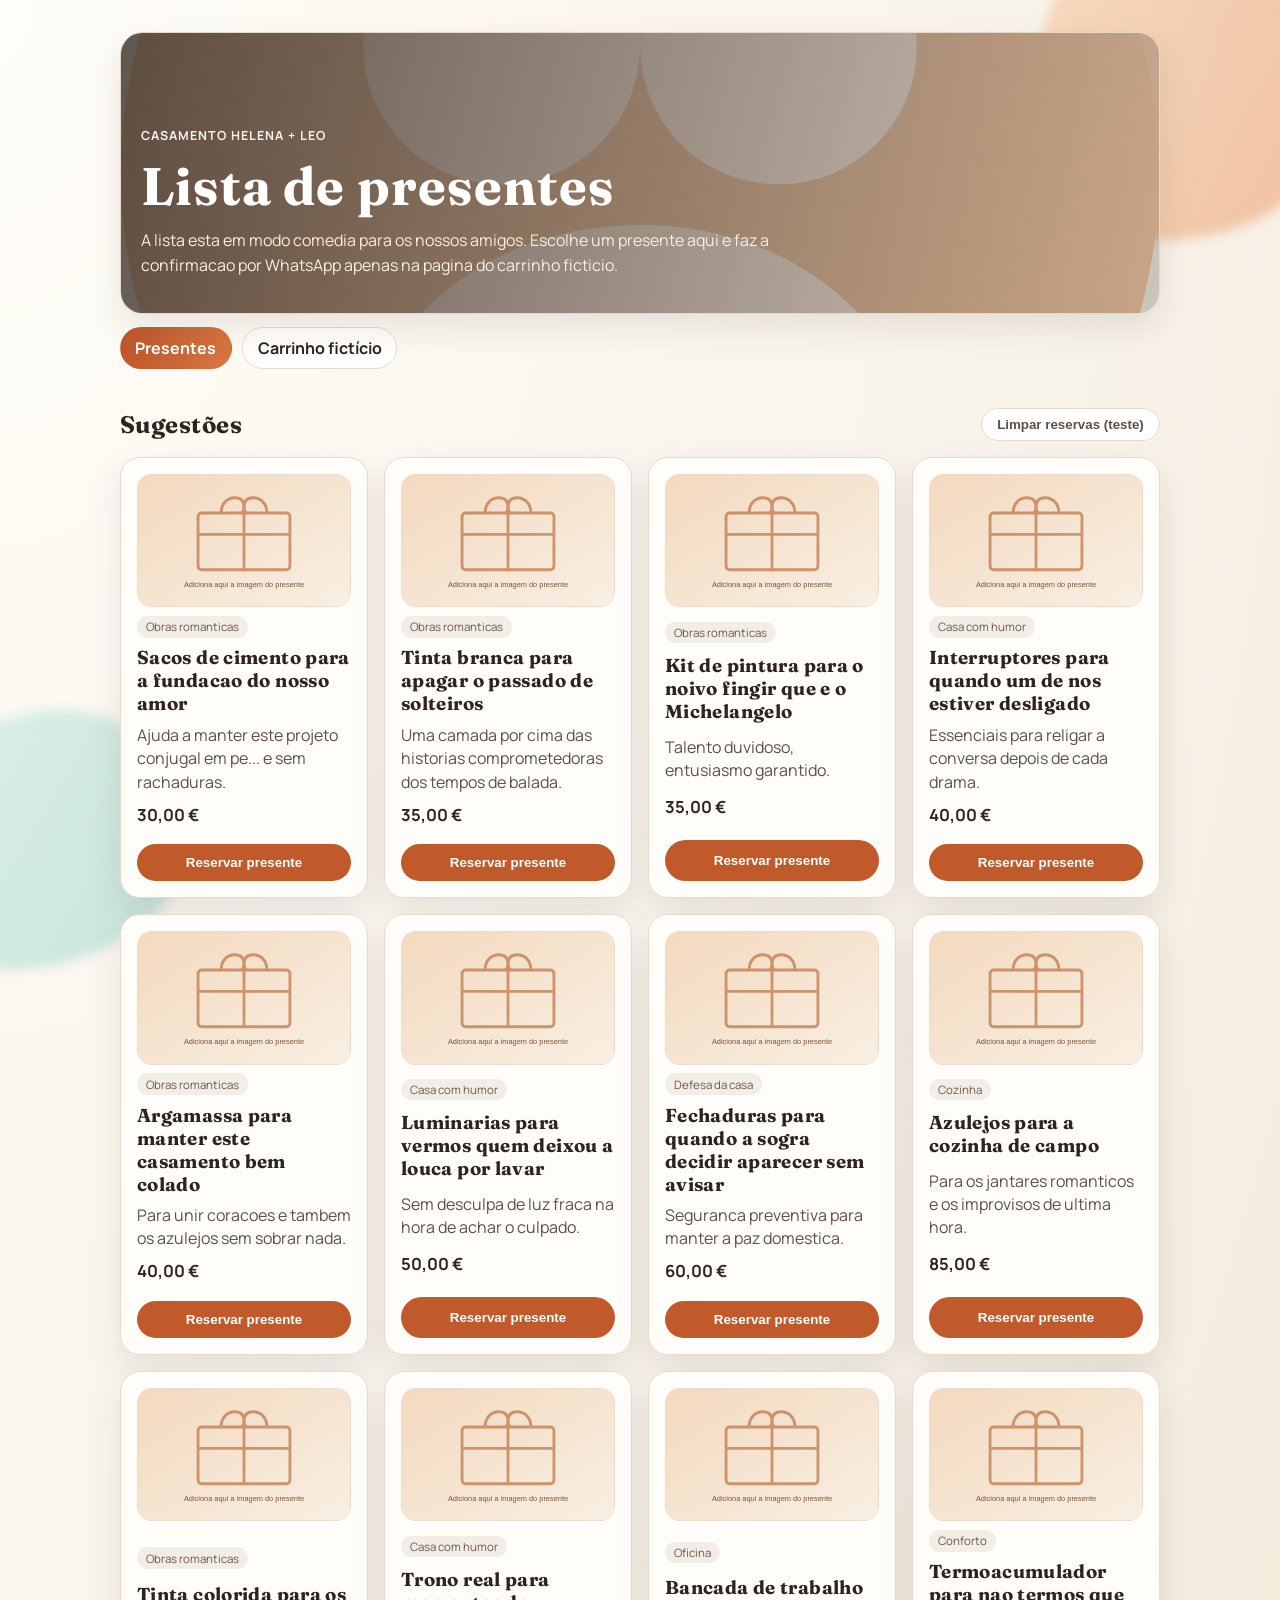
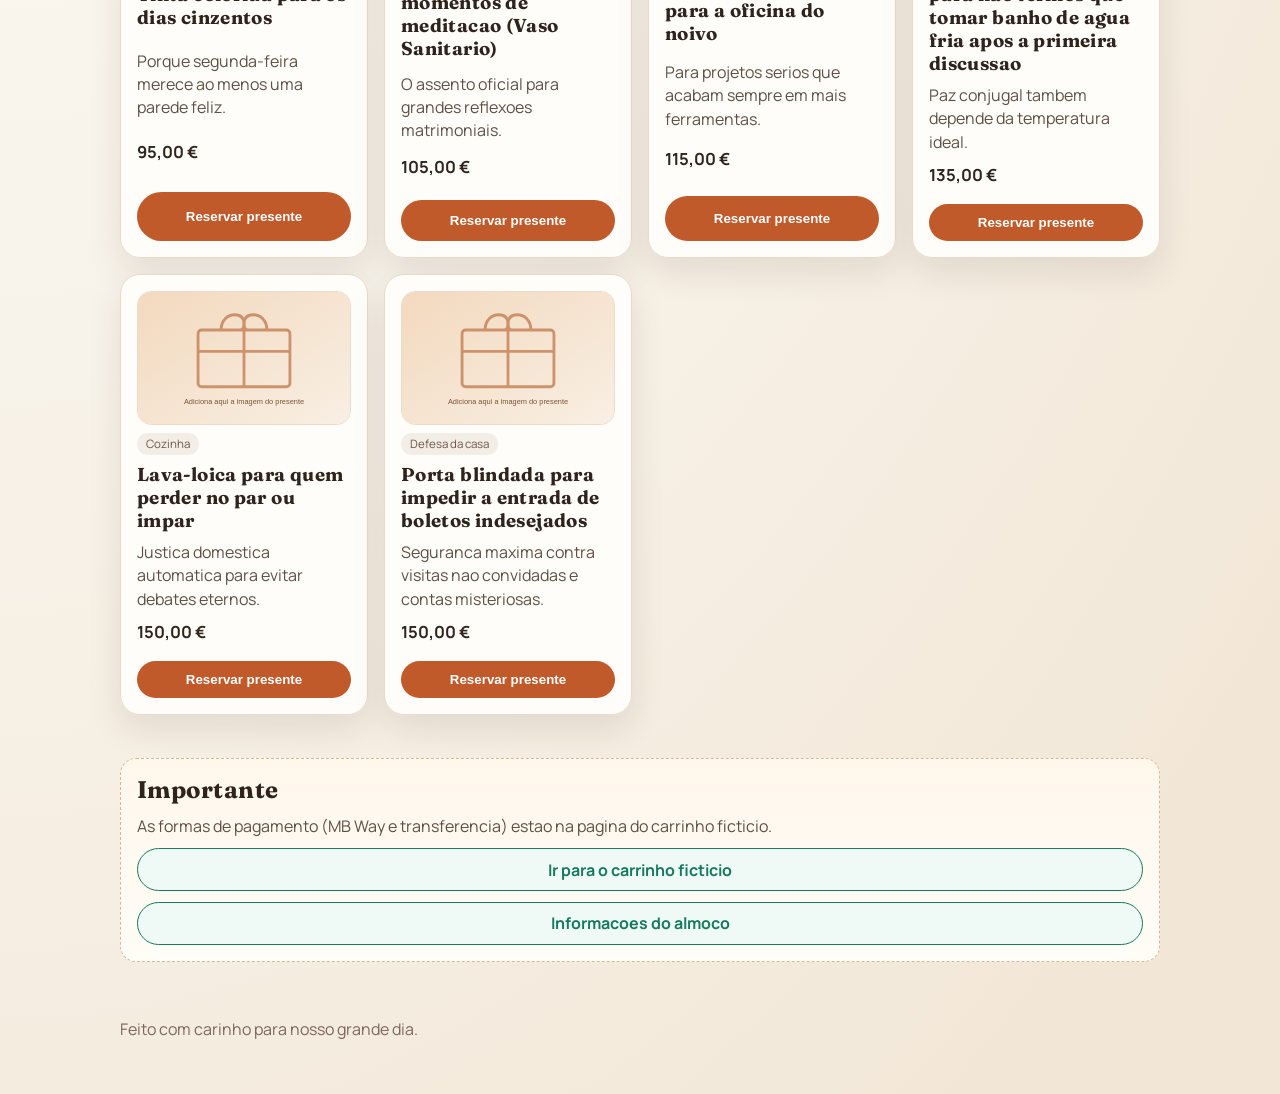
==== index.html @ d844b7f0 "Refactor hero section layout and styles in main and cart pages for improved design consistency" ====
<!doctype html>
<html lang="pt-PT">
<head>
  <meta charset="utf-8" />
  <meta name="viewport" content="width=device-width, initial-scale=1" />
  <title>Casorio | Lista de Presentes</title>
  <meta name="description" content="Lista de presentes de casamento" />
  <link rel="preconnect" href="https://fonts.googleapis.com" />
  <link rel="preconnect" href="https://fonts.gstatic.com" crossorigin />
  <link href="https://fonts.googleapis.com/css2?family=Fraunces:wght@400;600;700&family=Manrope:wght@400;500;700&display=swap" rel="stylesheet" />
  <link rel="stylesheet" href="styles.css" />
</head>
<body>
  <div class="bg-shape bg-shape-a" aria-hidden="true"></div>
  <div class="bg-shape bg-shape-b" aria-hidden="true"></div>

  <header class="container hero">
    <section class="hero-banner">
      <img class="hero-photo" src="images/casal-header.jpg" alt="Foto do casal Helena e Leo" loading="lazy" onerror="this.src='images/casal-header-placeholder.svg'; this.onerror=null;" />
      <div class="hero-copy">
        <p class="eyebrow">Casamento Helena + Leo</p>
        <h1>Lista de presentes</h1>
        <p class="subtitle">A lista esta em modo comedia para os nossos amigos. Escolhe um presente aqui e faz a confirmacao por WhatsApp apenas na pagina do carrinho ficticio.</p>
      </div>
    </section>
    <nav class="top-nav" aria-label="Navegação principal">
      <a class="nav-link active" href="index.html" aria-current="page">Presentes</a>
      <a class="nav-link" href="carrinho.html">Carrinho fictício</a>
    </nav>
  </header>

  <main class="container">
    <section>
      <div class="section-head">
        <h2>Sugestões</h2>
        <button id="clearReservationsBtn" class="ghost-btn" type="button">Limpar reservas (teste)</button>
      </div>
      <div id="giftList" class="gift-grid" aria-live="polite"></div>
    </section>

    <section class="notice-card">
      <h2>Importante</h2>
      <p>As formas de pagamento (MB Way e transferencia) estao na pagina do carrinho ficticio.</p>
      <a class="cta-link" href="carrinho.html">Ir para o carrinho ficticio</a>
      <a id="lunchInfoLinkMain" class="cta-link" href="#" target="_blank" rel="noopener noreferrer">Informacoes do almoco</a>
    </section>
  </main>

  <footer class="container footer">
    <p>Feito com carinho para nosso grande dia.</p>
  </footer>

  <script src="data.js"></script>
  <script src="main.js"></script>
</body>
</html>
---- styles.css ----
:root {
  --bg-base: #f8f3ea;
  --bg-soft: #fffaf3;
  --ink: #2f241d;
  --ink-soft: #5f4f45;
  --accent: #c05a2b;
  --accent-2: #0f766e;
  --card: #fffdfa;
  --stroke: #e7dacb;
  --shadow: 0 14px 35px rgba(51, 31, 17, 0.1);
}

* {
  box-sizing: border-box;
}

html,
body {
  margin: 0;
  padding: 0;
}

body {
  min-height: 100vh;
  font-family: "Manrope", sans-serif;
  color: var(--ink);
  background:
    radial-gradient(140% 120% at 0% 0%, #fffdf8 0%, var(--bg-base) 60%, #f2e7d7 100%);
  position: relative;
  overflow-x: hidden;
}

.bg-shape {
  position: fixed;
  pointer-events: none;
  z-index: 0;
  filter: blur(6px);
  opacity: 0.55;
}

.bg-shape-a {
  width: 320px;
  height: 320px;
  border-radius: 38% 62% 61% 39% / 46% 45% 55% 54%;
  background: linear-gradient(120deg, #f4c89f, #eb9664);
  top: -80px;
  right: -80px;
  animation: floatA 9s ease-in-out infinite;
}

.bg-shape-b {
  width: 260px;
  height: 260px;
  border-radius: 51% 49% 71% 29% / 39% 48% 52% 61%;
  background: linear-gradient(120deg, #bee9df, #9ed3c8);
  bottom: -70px;
  left: -70px;
  animation: floatB 10s ease-in-out infinite;
}

.container {
  width: min(1040px, calc(100% - 2rem));
  margin: 0 auto;
  position: relative;
  z-index: 1;
}

.hero {
  padding: 2rem 0 1.2rem;
}

.hero-banner {
  position: relative;
  min-height: 280px;
  border-radius: 22px;
  overflow: hidden;
  border: 1px solid #e8d8c7;
  box-shadow: var(--shadow);
}

.hero-photo {
  position: absolute;
  inset: 0;
  width: 100%;
  height: 100%;
  object-fit: cover;
}

.hero-banner::after {
  content: "";
  position: absolute;
  inset: 0;
  background: linear-gradient(105deg, rgba(35, 22, 15, 0.72), rgba(35, 22, 15, 0.2));
}

.hero-copy {
  position: relative;
  z-index: 1;
  min-height: 280px;
  padding: 1.2rem 1.25rem;
  display: grid;
  align-content: end;
  gap: 0.45rem;
  max-width: 70ch;
}

.eyebrow {
  margin: 0;
  color: #f4f2ec;
  font-weight: 700;
  letter-spacing: 0.08em;
  text-transform: uppercase;
  font-size: 0.78rem;
}

h1,
h2,
h3 {
  font-family: "Fraunces", serif;
  margin: 0;
  letter-spacing: 0.02em;
}

h1 {
  font-size: clamp(2rem, 5vw, 3.3rem);
  margin-top: 0.1rem;
  color: #fff;
}

.subtitle {
  max-width: 65ch;
  color: #f8eee2;
  margin-top: 0.2rem;
  line-height: 1.55;
}

.top-nav {
  margin-top: 0.8rem;
  display: flex;
  gap: 0.65rem;
  flex-wrap: wrap;
}

.nav-link {
  text-decoration: none;
  color: var(--ink);
  background: rgba(255, 255, 255, 0.72);
  border: 1px solid var(--stroke);
  padding: 0.58rem 0.9rem;
  border-radius: 999px;
  font-weight: 700;
  transition: all 220ms ease;
}

.nav-link:hover,
.nav-link:focus-visible {
  border-color: var(--accent);
  color: var(--accent);
  transform: translateY(-1px);
}

.nav-link.active {
  color: #fff;
  background: linear-gradient(100deg, #bd5629, #d77742);
  border-color: transparent;
}

.section-head {
  display: flex;
  justify-content: space-between;
  align-items: center;
  gap: 0.8rem;
  margin: 1.2rem 0 1rem;
  flex-wrap: wrap;
}

.ghost-btn,
.reserve-btn {
  border: 1px solid var(--stroke);
  border-radius: 999px;
  font-weight: 700;
  cursor: pointer;
  transition: all 200ms ease;
}

.ghost-btn {
  background: #fff;
  color: var(--ink-soft);
  padding: 0.5rem 0.95rem;
}

.ghost-btn:hover,
.ghost-btn:focus-visible {
  color: var(--accent);
  border-color: var(--accent);
}

.gift-grid {
  display: grid;
  grid-template-columns: repeat(auto-fit, minmax(220px, 1fr));
  gap: 1rem;
  padding-bottom: 1.5rem;
}

.gift-card {
  background: linear-gradient(180deg, #fffdf9, var(--card));
  border: 1px solid var(--stroke);
  border-radius: 20px;
  padding: 1rem;
  box-shadow: var(--shadow);
  display: grid;
  gap: 0.55rem;
  transform: translateY(16px);
  opacity: 0;
  animation: riseIn 520ms ease forwards;
}

.gift-thumb {
  width: 100%;
  aspect-ratio: 16 / 10;
  object-fit: cover;
  border-radius: 14px;
  border: 1px solid #eadbcf;
}

.gift-meta {
  display: flex;
  justify-content: space-between;
  align-items: center;
  font-size: 0.83rem;
  color: var(--ink-soft);
}

.badge {
  background: #f2ede6;
  color: #705847;
  border-radius: 999px;
  padding: 0.2rem 0.55rem;
  font-size: 0.72rem;
}

.gift-card p {
  margin: 0;
  color: var(--ink-soft);
  line-height: 1.45;
}

.price {
  font-weight: 700;
  font-size: 1.04rem;
  color: var(--ink);
}

.reserve-btn {
  margin-top: 0.3rem;
  background: var(--accent);
  color: #fff;
  padding: 0.62rem 0.92rem;
  border-color: transparent;
}

.reserve-btn:hover,
.reserve-btn:focus-visible {
  filter: brightness(1.08);
}

.reserve-btn.reserved {
  background: var(--accent-2);
}

.card-actions {
  margin-top: 0.3rem;
  display: grid;
  gap: 0.45rem;
}

.wa-btn,
.cta-link {
  text-decoration: none;
  text-align: center;
  border: 1px solid #17795d;
  color: #17795d;
  background: #effaf6;
  border-radius: 999px;
  font-weight: 700;
  padding: 0.58rem 0.85rem;
  transition: all 200ms ease;
}

.wa-btn:hover,
.wa-btn:focus-visible,
.cta-link:hover,
.cta-link:focus-visible {
  background: #17795d;
  color: #fff;
}

.payment-card {
  margin: 1.2rem 0 1.5rem;
  border: 1px solid var(--stroke);
  border-radius: 16px;
  padding: 1rem;
  background: linear-gradient(180deg, #fff9ef, #fff);
  display: grid;
  gap: 0.7rem;
}

.notice-card {
  margin: 1.2rem 0 1.5rem;
  border: 1px dashed #d6b79b;
  border-radius: 16px;
  padding: 1rem;
  background: linear-gradient(180deg, #fff7ec, #fffdf7);
  display: grid;
  gap: 0.7rem;
}

.notice-card p {
  margin: 0;
  color: var(--ink-soft);
}

.payment-card p {
  margin: 0;
  color: var(--ink-soft);
}

.payment-card.compact {
  margin-top: 1.2rem;
}

.payment-grid {
  display: grid;
  gap: 0.35rem;
}

.empty-state {
  border: 1px dashed #ccb69f;
  border-radius: 14px;
  padding: 1rem;
  color: var(--ink-soft);
  background: rgba(255, 255, 255, 0.5);
}

.cart-list {
  margin-top: 0.9rem;
  display: grid;
  gap: 0.75rem;
}

.cart-item {
  border: 1px solid var(--stroke);
  border-radius: 14px;
  background: #fff;
  display: grid;
  gap: 0.35rem;
  padding: 0.85rem 0.9rem;
}

.summary {
  margin-top: 1rem;
  border-radius: 14px;
  border: 1px solid var(--stroke);
  background: #fff6e9;
  padding: 1rem;
}

.summary p {
  margin: 0.4rem 0;
}

.hidden {
  display: none;
}

.footer {
  padding: 1rem 0 2.4rem;
  color: #7c675a;
}

@keyframes riseIn {
  to {
    transform: translateY(0);
    opacity: 1;
  }
}

@keyframes floatA {
  0%,
  100% {
    transform: translate3d(0, 0, 0);
  }
  50% {
    transform: translate3d(-15px, 12px, 0);
  }
}

@keyframes floatB {
  0%,
  100% {
    transform: translate3d(0, 0, 0);
  }
  50% {
    transform: translate3d(14px, -10px, 0);
  }
}

@media (max-width: 640px) {
  .hero {
    padding-top: 1.5rem;
  }

  .hero-banner,
  .hero-copy {
    min-height: 245px;
  }

  .hero-copy {
    padding: 1rem;
  }

  .section-head {
    align-items: flex-start;
  }
}
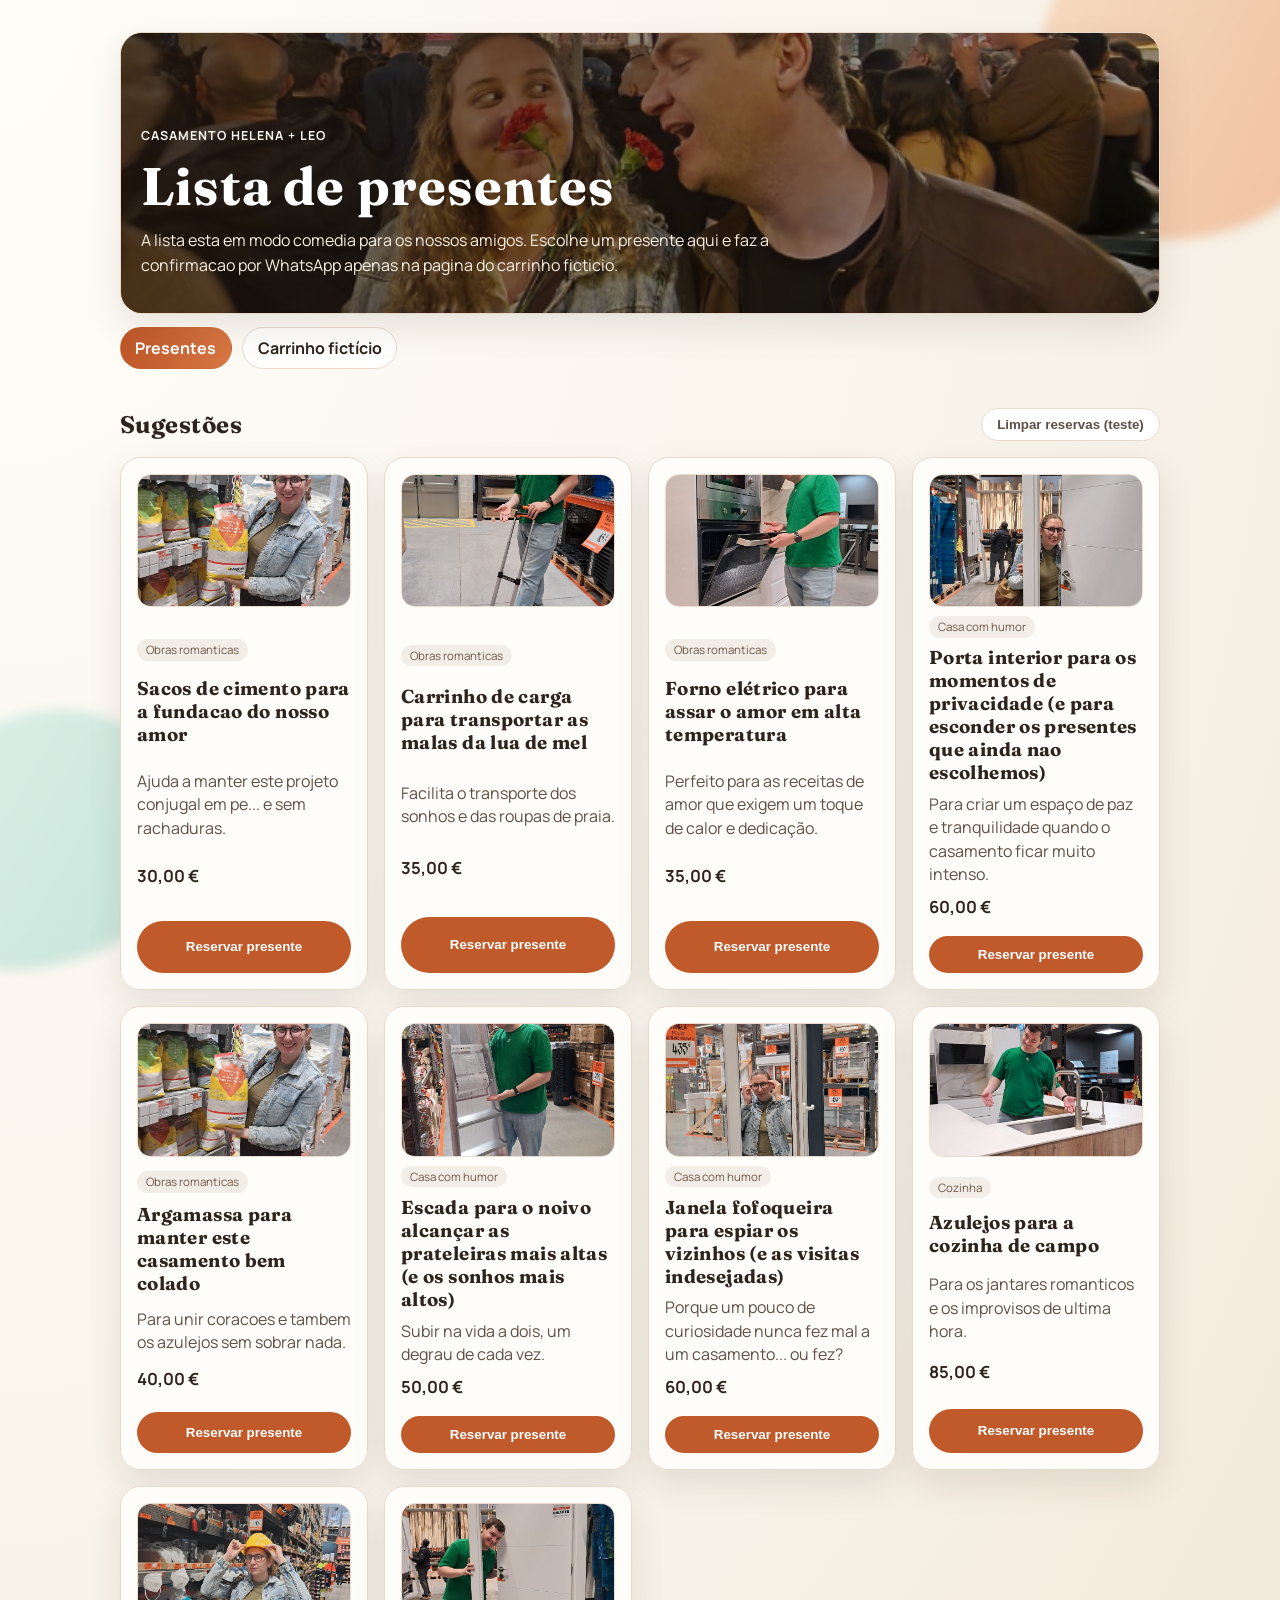
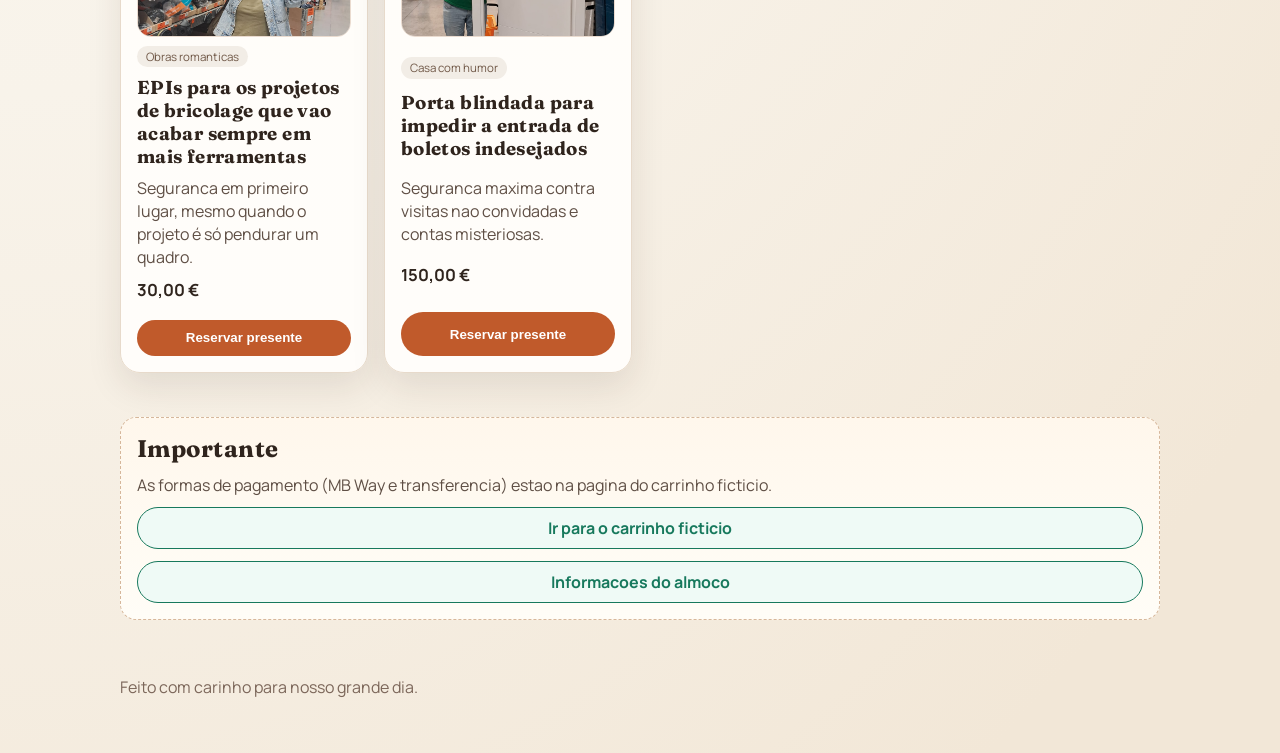
==== commit c95eb062: "Added images for home" ====
--- a/index.html
+++ b/index.html
@@ -16,7 +16,7 @@
 
   <header class="container hero">
     <section class="hero-banner">
-      <img class="hero-photo" src="images/casal-header.jpg" alt="Foto do casal Helena e Leo" loading="lazy" onerror="this.src='images/casal-header-placeholder.svg'; this.onerror=null;" />
+      <img class="hero-photo" src="images/casal-header.jpg" alt="Foto do casal Helena e Leo" loading="lazy" onerror="this.src='images/casal.png'; this.onerror=null;" />
       <div class="hero-copy">
         <p class="eyebrow">Casamento Helena + Leo</p>
         <h1>Lista de presentes</h1>
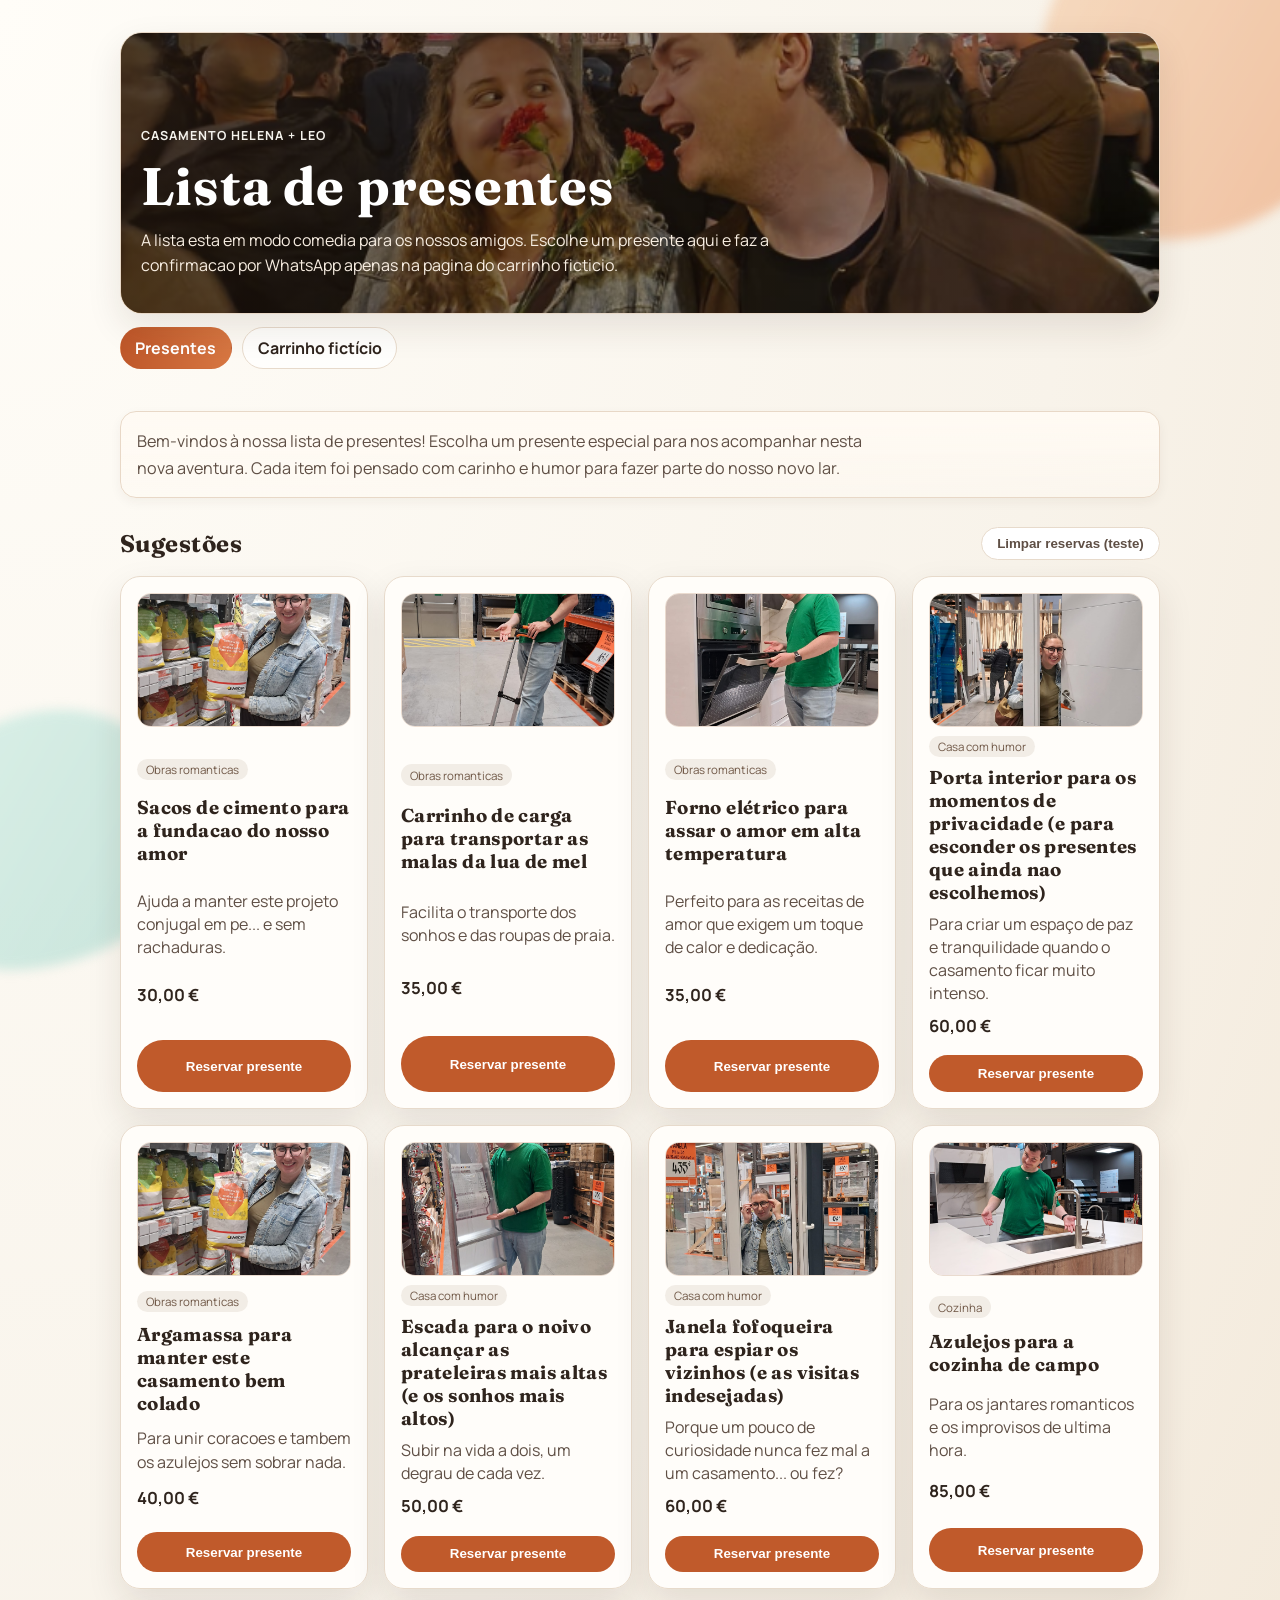
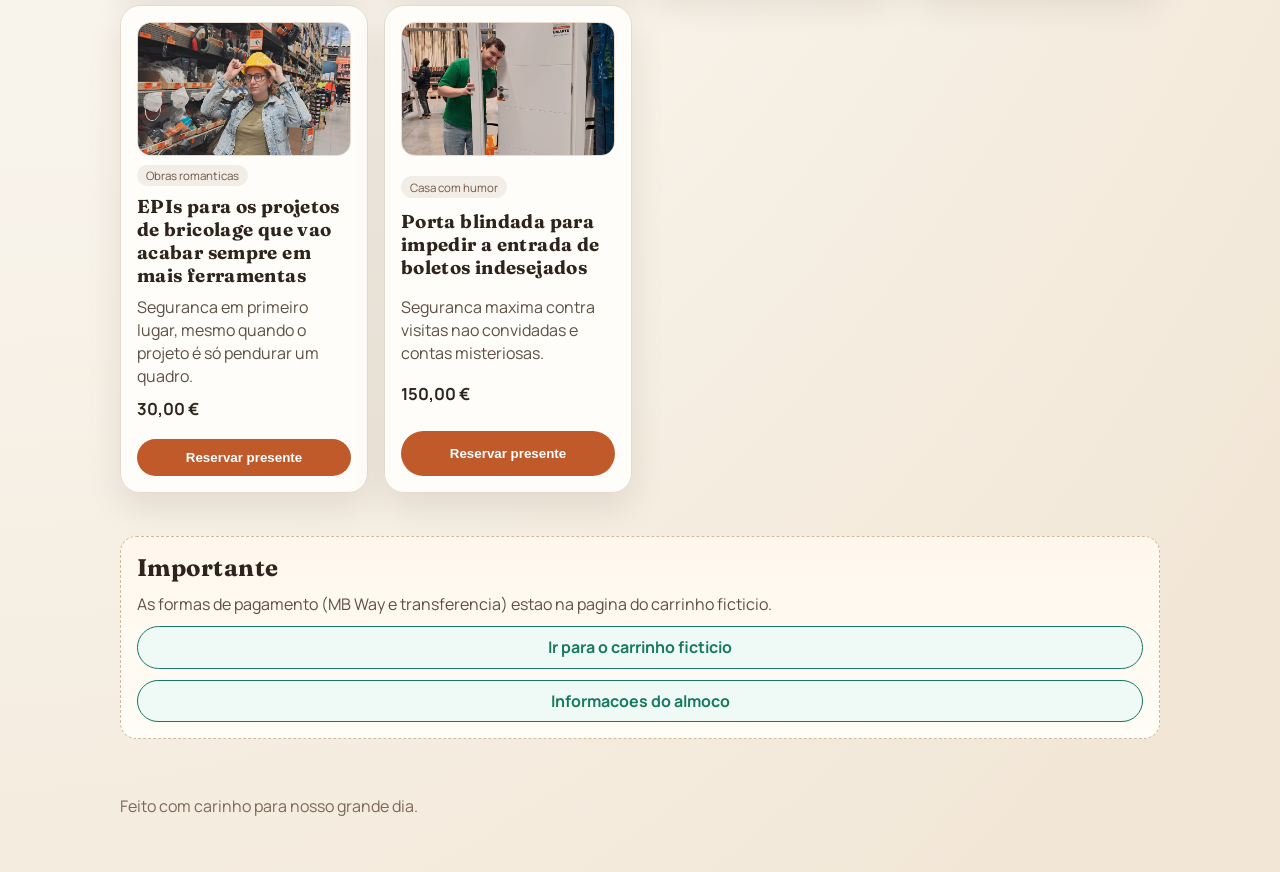
==== commit bdf38310: "Add introductory section and image modal functionality with styles" ====
--- a/index.html
+++ b/index.html
@@ -30,6 +30,12 @@
   </header>
 
   <main class="container">
+    <section class="intro-section">
+      <div class="intro-content">
+        <p>Bem-vindos à nossa lista de presentes! Escolha um presente especial para nos acompanhar nesta nova aventura. Cada item foi pensado com carinho e humor para fazer parte do nosso novo lar.</p>
+      </div>
+    </section>
+
     <section>
       <div class="section-head">
         <h2>Sugestões</h2>
@@ -46,6 +52,13 @@
     </section>
   </main>
 
+  <div id="imageModal" class="modal" role="dialog" aria-hidden="true">
+    <div class="modal-content">
+      <button class="modal-close" aria-label="Fechar">×</button>
+      <img id="modalImage" src="" alt="Imagem ampliada" />
+    </div>
+  </div>
+
   <footer class="container footer">
     <p>Feito com carinho para nosso grande dia.</p>
   </footer>
--- a/styles.css
+++ b/styles.css
@@ -139,6 +139,26 @@
   display: flex;
   gap: 0.65rem;
   flex-wrap: wrap;
+}
+
+.intro-section {
+  margin: 1.4rem 0 1.8rem;
+  padding: 1rem;
+  background: linear-gradient(180deg, #fffaf3, rgba(255, 250, 243, 0.5));
+  border: 1px solid #e8d8c7;
+  border-radius: 16px;
+  box-shadow: 0 4px 12px rgba(51, 31, 17, 0.05);
+}
+
+.intro-content {
+  max-width: 75ch;
+}
+
+.intro-content p {
+  margin: 0;
+  color: var(--ink-soft);
+  line-height: 1.65;
+  font-size: 1.01rem;
 }
 
 .nav-link {
@@ -405,6 +425,64 @@
   }
 }
 
+/* Lightbox Modal */
+.modal {
+  display: none;
+  position: fixed;
+  top: 0;
+  left: 0;
+  width: 100%;
+  height: 100%;
+  background: rgba(0, 0, 0, 0.85);
+  z-index: 999;
+  align-items: center;
+  justify-content: center;
+  opacity: 0;
+  transition: opacity 280ms ease;
+}
+
+.modal.active {
+  display: flex;
+  opacity: 1;
+}
+
+.modal-content {
+  position: relative;
+  max-width: 90vw;
+  max-height: 90vh;
+  border-radius: 8px;
+  overflow: hidden;
+}
+
+.modal-content img {
+  width: 100%;
+  height: auto;
+  display: block;
+}
+
+.modal-close {
+  position: absolute;
+  top: 12px;
+  right: 12px;
+  background: rgba(255, 255, 255, 0.9);
+  border: none;
+  border-radius: 50%;
+  width: 40px;
+  height: 40px;
+  font-size: 28px;
+  font-weight: 300;
+  color: #2f241d;
+  cursor: pointer;
+  transition: all 200ms ease;
+  z-index: 1000;
+}
+
+.modal-close:hover,
+.modal-close:focus-visible {
+  background: #fff;
+  transform: scale(1.1);
+}
+
 @media (max-width: 640px) {
   .hero {
     padding-top: 1.5rem;
@@ -422,4 +500,12 @@
   .section-head {
     align-items: flex-start;
   }
-}
+
+  .modal-close {
+    width: 36px;
+    height: 36px;
+    font-size: 24px;
+    top: 8px;
+    right: 8px;
+  }
+}
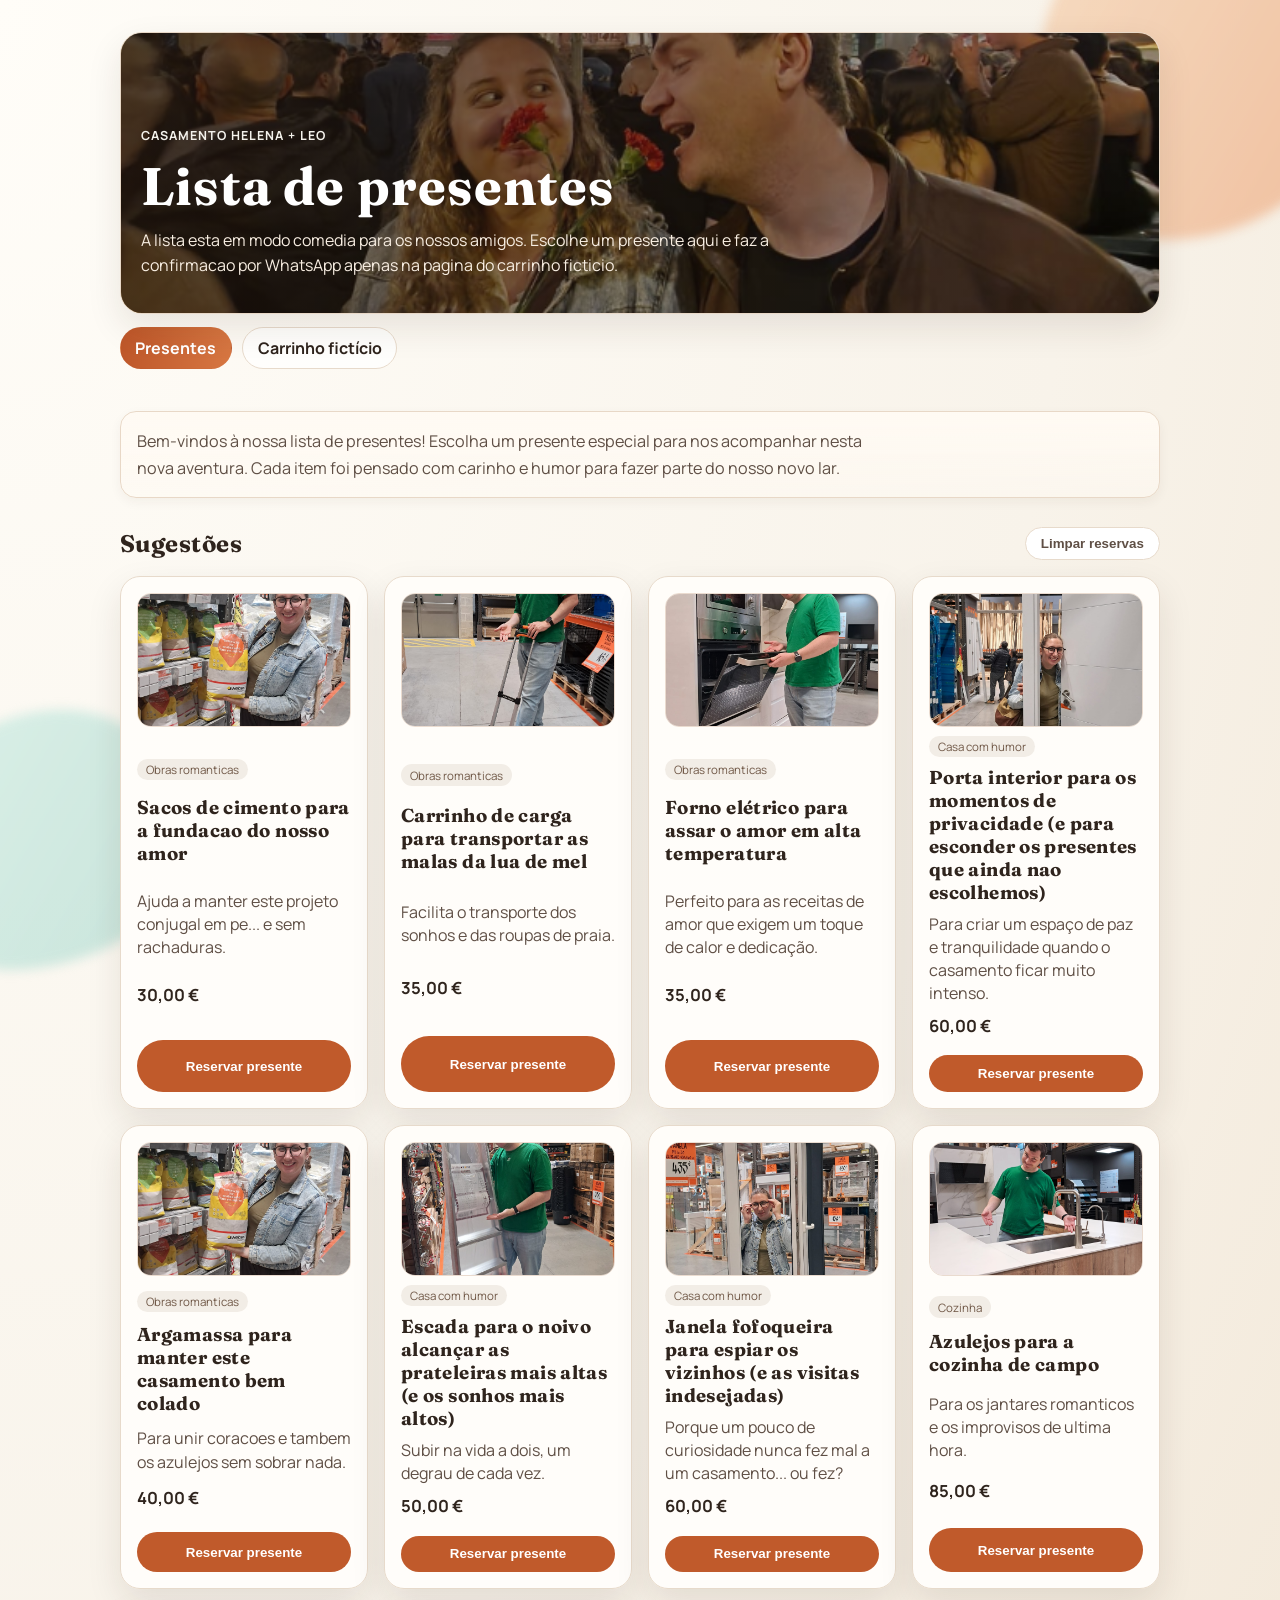
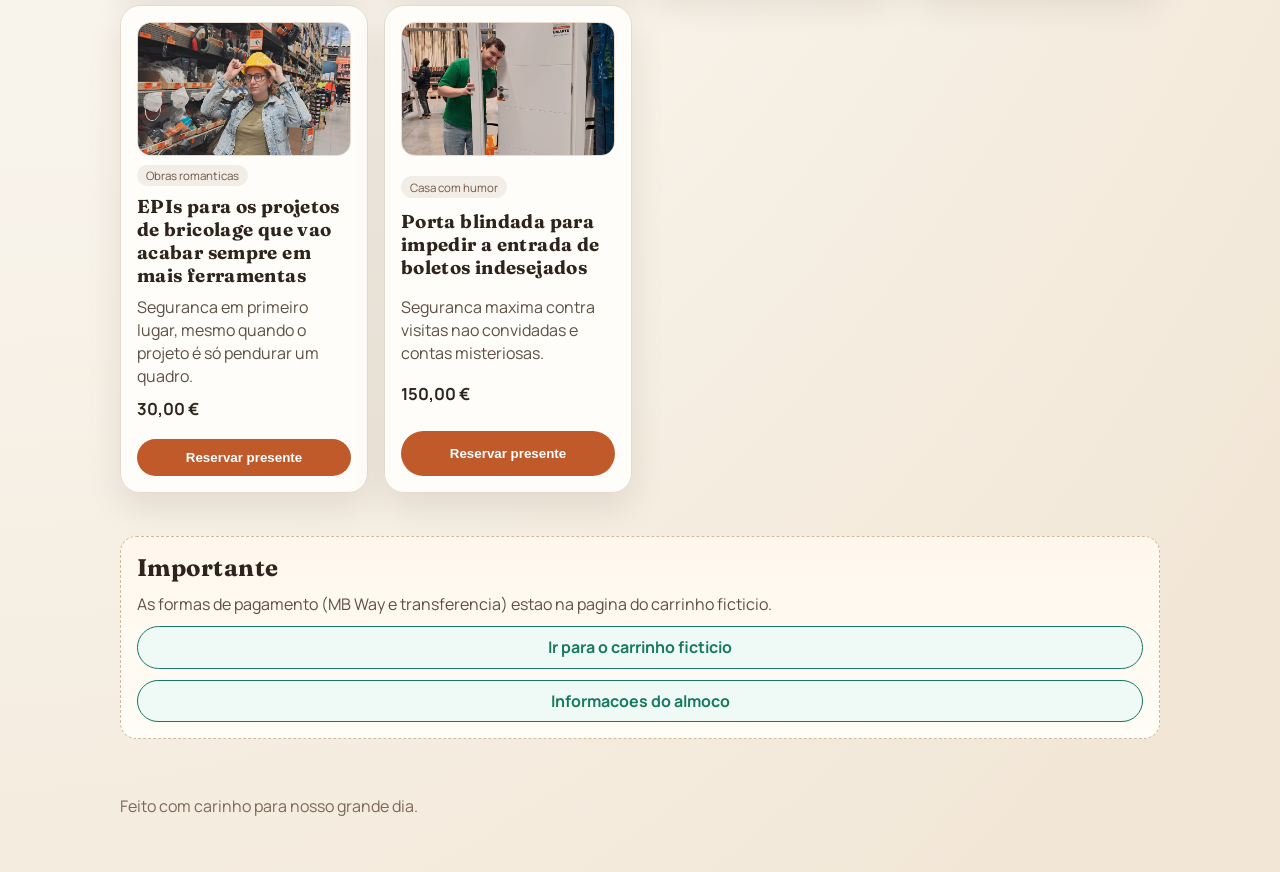
==== commit 16d80c42: "Update image source and button labels for clarity; adjust modal dimensions for better responsiveness" ====
--- a/index.html
+++ b/index.html
@@ -16,7 +16,7 @@
 
   <header class="container hero">
     <section class="hero-banner">
-      <img class="hero-photo" src="images/casal-header.jpg" alt="Foto do casal Helena e Leo" loading="lazy" onerror="this.src='images/casal.png'; this.onerror=null;" />
+      <img class="hero-photo" src="images/casal.png" alt="Foto do casal Helena e Leo" loading="lazy" onerror="this.src='images/casal.png'; this.onerror=null;" />
       <div class="hero-copy">
         <p class="eyebrow">Casamento Helena + Leo</p>
         <h1>Lista de presentes</h1>
@@ -39,7 +39,7 @@
     <section>
       <div class="section-head">
         <h2>Sugestões</h2>
-        <button id="clearReservationsBtn" class="ghost-btn" type="button">Limpar reservas (teste)</button>
+        <button id="clearReservationsBtn" class="ghost-btn" type="button">Limpar reservas </button>
       </div>
       <div id="giftList" class="gift-grid" aria-live="polite"></div>
     </section>
--- a/styles.css
+++ b/styles.css
@@ -432,13 +432,15 @@
   top: 0;
   left: 0;
   width: 100%;
-  height: 100%;
-  background: rgba(0, 0, 0, 0.85);
+  height: 100dvh;
+  background: rgba(0, 0, 0, 0.88);
   z-index: 999;
   align-items: center;
   justify-content: center;
   opacity: 0;
   transition: opacity 280ms ease;
+  padding: 1rem;
+  overflow: auto;
 }
 
 .modal.active {
@@ -448,16 +450,21 @@
 
 .modal-content {
   position: relative;
-  max-width: 90vw;
-  max-height: 90vh;
+  margin: auto;
+  max-width: calc(100dvw - 2rem);
   border-radius: 8px;
-  overflow: hidden;
+  overflow: visible;
+  background: #fff;
+  box-shadow: 0 0 40px rgba(0, 0, 0, 0.4);
 }
 
 .modal-content img {
-  width: 100%;
+  display: block;
+  max-width: calc(100dvw - 2rem);
+  max-height: calc(100dvh - 2rem);
+  width: auto;
   height: auto;
-  display: block;
+  object-fit: contain;
 }
 
 .modal-close {
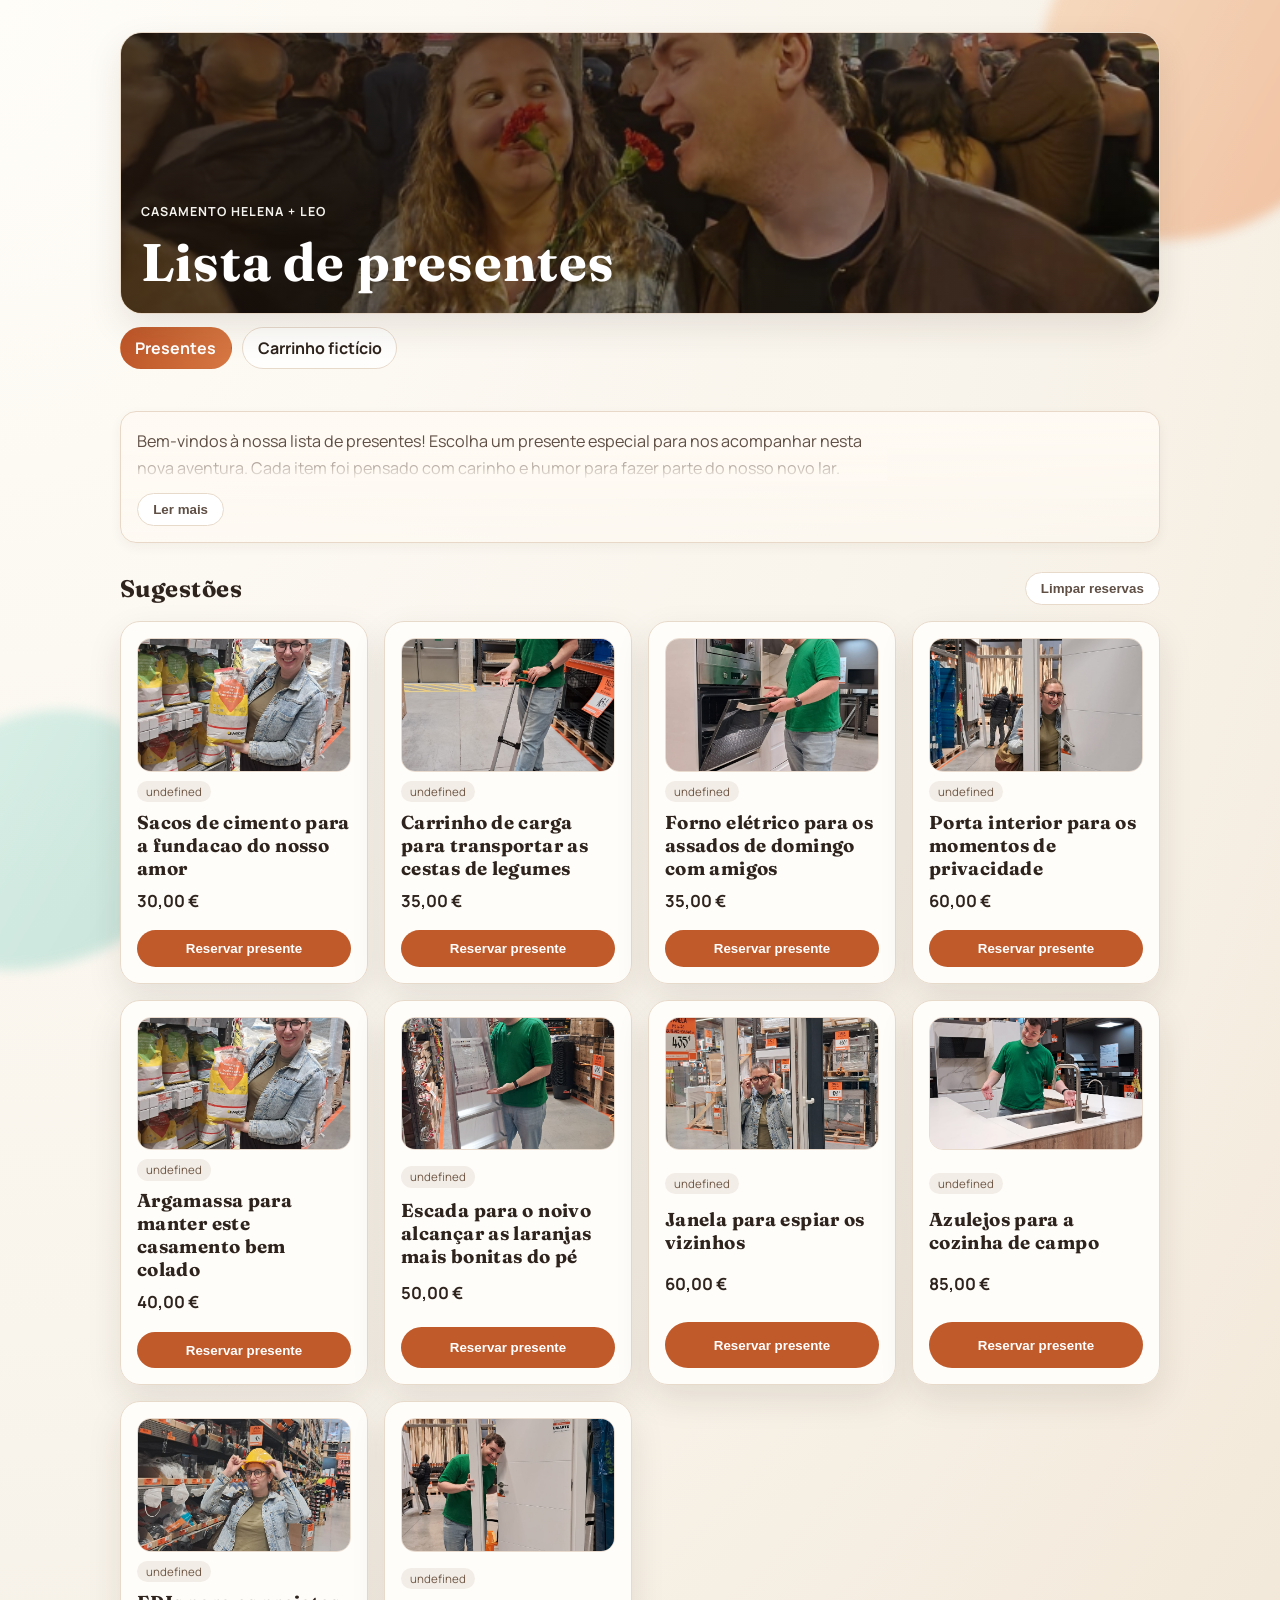
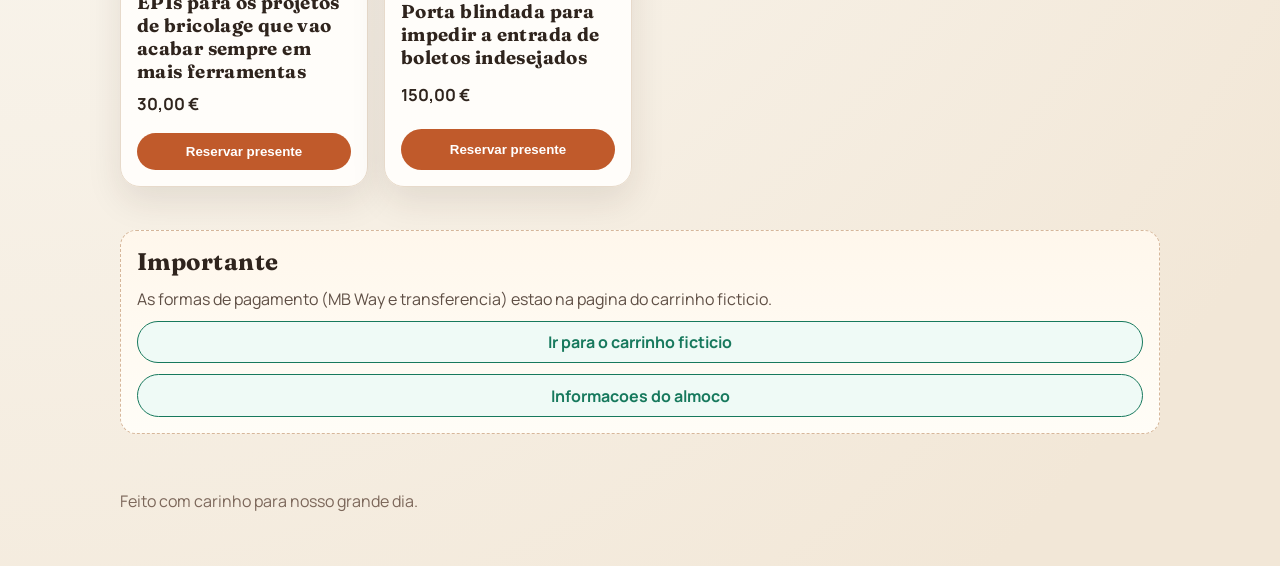
==== commit 0ad8ddc0: "Refactor gift descriptions and update intro section with toggle functionality for improved user expe" ====
--- a/index.html
+++ b/index.html
@@ -20,7 +20,6 @@
       <div class="hero-copy">
         <p class="eyebrow">Casamento Helena + Leo</p>
         <h1>Lista de presentes</h1>
-        <p class="subtitle">A lista esta em modo comedia para os nossos amigos. Escolhe um presente aqui e faz a confirmacao por WhatsApp apenas na pagina do carrinho ficticio.</p>
       </div>
     </section>
     <nav class="top-nav" aria-label="Navegação principal">
@@ -31,9 +30,10 @@
 
   <main class="container">
     <section class="intro-section">
-      <div class="intro-content">
+      <div id="introContent" class="intro-content intro-collapsed">
         <p>Bem-vindos à nossa lista de presentes! Escolha um presente especial para nos acompanhar nesta nova aventura. Cada item foi pensado com carinho e humor para fazer parte do nosso novo lar.</p>
       </div>
+      <button id="toggleIntroBtn" class="ghost-btn intro-toggle" type="button" aria-expanded="false">Ler mais</button>
     </section>
 
     <section>
--- a/styles.css
+++ b/styles.css
@@ -152,6 +152,26 @@
 
 .intro-content {
   max-width: 75ch;
+}
+
+.intro-content.intro-collapsed {
+  position: relative;
+  max-height: 7.5rem;
+  overflow: hidden;
+}
+
+.intro-content.intro-collapsed::after {
+  content: "";
+  position: absolute;
+  left: 0;
+  right: 0;
+  bottom: 0;
+  height: 2.2rem;
+  background: linear-gradient(180deg, rgba(255, 250, 243, 0), rgba(255, 250, 243, 1));
+}
+
+.intro-toggle {
+  margin-top: 0.75rem;
 }
 
 .intro-content p {
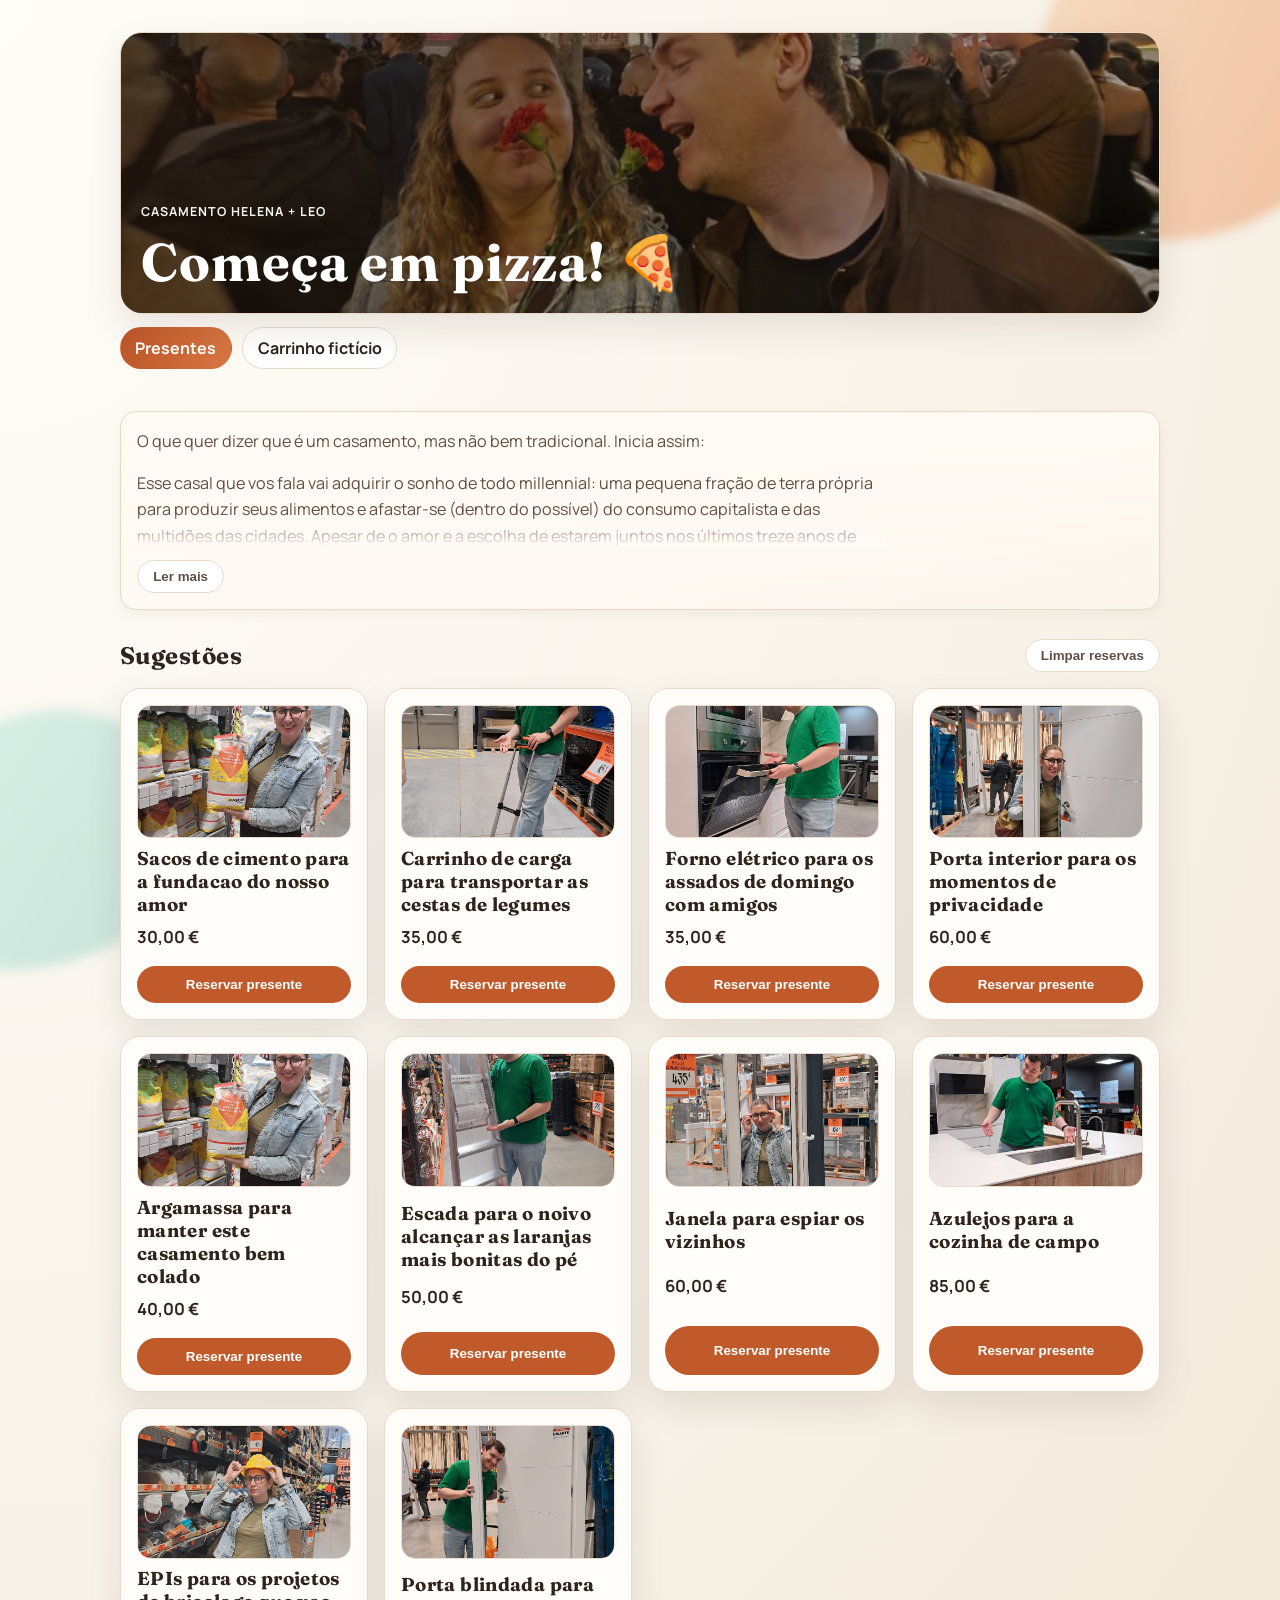
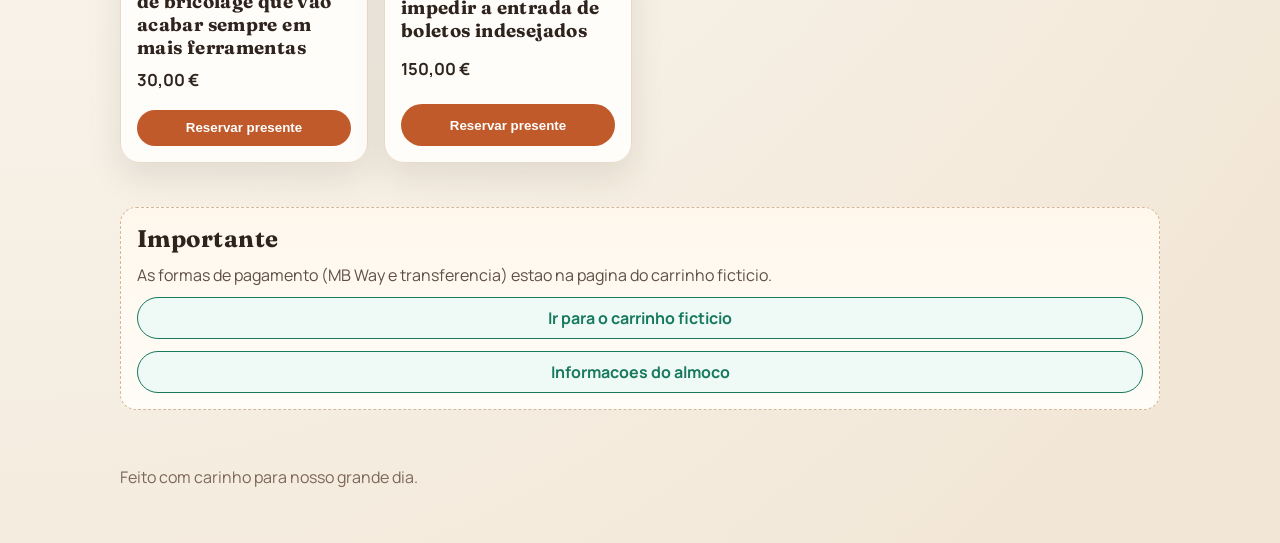
==== commit 62e902e5: "Update wedding introduction with personal narrative; remove gift category display for a cleaner look" ====
--- a/index.html
+++ b/index.html
@@ -19,7 +19,7 @@
       <img class="hero-photo" src="images/casal.png" alt="Foto do casal Helena e Leo" loading="lazy" onerror="this.src='images/casal.png'; this.onerror=null;" />
       <div class="hero-copy">
         <p class="eyebrow">Casamento Helena + Leo</p>
-        <h1>Lista de presentes</h1>
+        <h1>Começa em pizza! 🍕</h1>
       </div>
     </section>
     <nav class="top-nav" aria-label="Navegação principal">
@@ -31,7 +31,13 @@
   <main class="container">
     <section class="intro-section">
       <div id="introContent" class="intro-content intro-collapsed">
-        <p>Bem-vindos à nossa lista de presentes! Escolha um presente especial para nos acompanhar nesta nova aventura. Cada item foi pensado com carinho e humor para fazer parte do nosso novo lar.</p>
+        <p>O que quer dizer que é um casamento, mas não bem tradicional. Inicia assim:</p>
+        <p>Esse casal que vos fala vai adquirir o sonho de todo millennial: uma pequena fração de terra própria para produzir seus alimentos e afastar-se (dentro do possível) do consumo capitalista e das multidões das cidades. Apesar de o amor e a escolha de estarem juntos nos últimos treze anos de suas vidas, os burocratas desse país (pouco românticos e não crentes nos compromissos sentimentais) insistiram em dizer que isso não era suficiente, era preciso um papel que declarasse a união formal desse casal.</p>
+        <p>Bem, a saga começou e resolvemos fazer aquilo que não tinha passado até então pela nossa mente: casar. Como sempre na nossa vida de casal, o romance tradicional não faz muito parte. Nos conhecemos por uma conta de assinatura de televisão de um diretório acadêmico que não foi paga; descobrimos que morávamos no mesmo prédio; Helena ganhou a primeira caipira numa festa universitária num flerte esquisito próprio de quem é de computação. O primeiro encontro foi marcado para a primeira manifestação das jornadas de julho (em que Leo não apareceu (( dizem que naquela época Léo flertava com teorias mais conservadoras e que Helena e seus amigos comunistas entraram em cena para o libertar com a verdade))). Do flop do encontro (e por deixar a moça esperando na avenida Brasil com um cartaz e cara pintada sozinha) Helena foi bater em sua porta querendo uma satisfação que terminou em bolo com calda de chocolate e um romance iniciado.</p>
+        <p>De lá pra cá já teve muita coisa: juntamento de escovas de dentes no mesmo prédio onde moravam (a mudança mais econômica da história pois envolveu subir os móveis um andar pra cima), uma caturrita que infernizava a vizinhança toda, um casal de hamster de hanoi que tiveram imensos filhotes (e que terminou a fofura no momento em que levantamos e descobrimos a maior chacina materna animal presenciada pelos nossos olhos), duas gatas em solo brasileiro (uma que, incorporando a Dora aventureira felina, foi picada por uma cobra e outra que, conhecendo uma humana tão brava quanto ela (aka mãe da Helena), decidiu rebelar-se e criar sua própria resistência raivosa em uma cidade pacata do interior do RS). Teve muitas mudanças, casas, amigos, festas, música e, de repente, uma mudança para São Paulo. Teve muito concreto, prédio, cercas, correria, solidão. E, de repente, uma mudança para Portugal. Teve pandemia, novas receitas, novos amigos, bastante choro, uma associação, muitos protestos, novos sabores, prédio velho e prédio antigo, sola de sapato gasta. Uma gata mansa, outra gata que um dia amansará.</p>
+        <p>E agora, um casamento que não será assinado por nós. Sim, minha gente, esse casal não anda por vias tradicionais e subverte algumas lógicas que, pensando no detalhe e para os fãs da psicanálise, seriam uma boa análise para Freud. Explicamos: precisando casar rapidamente para não perderem o sonho millenial, a celebração burocrática foi realizada há quase 9 mil quilômetros de onde esse casal hoje vive numa pequena cidade com nome indígena tendo como seus representantes legais a mãe da noiva (alô Freud!) e um chefe de cozinha conhecido popularmente como Julius.</p>
+        <p>Há quem diga que isso dessa forma aconteceu porque quando Helena foi iniciada feministicamente afirmou: "Jamais irei casar". E, assim, tensionando o Princípio da Impenetrabilidade da Matéria, criou o Princípio da Relatividade da Promessa. Depois de tudo isso, o que mais queremos é comemorar, num mesmo espaço, de uma maneira singela e pouco formal, o drible ao sistema e o amor para além dele.</p>
+        <p>E como é do nosso feitio subverter e criar outros significados, queremos que esteja conosco para que esse novo capítulo que começa em pizza.</p>
       </div>
       <button id="toggleIntroBtn" class="ghost-btn intro-toggle" type="button" aria-expanded="false">Ler mais</button>
     </section>
--- a/styles.css
+++ b/styles.css
@@ -175,10 +175,14 @@
 }
 
 .intro-content p {
-  margin: 0;
+  margin: 0 0 0.95rem;
   color: var(--ink-soft);
   line-height: 1.65;
   font-size: 1.01rem;
+}
+
+.intro-content p:last-child {
+  margin-bottom: 0;
 }
 
 .nav-link {
@@ -261,22 +265,6 @@
   object-fit: cover;
   border-radius: 14px;
   border: 1px solid #eadbcf;
-}
-
-.gift-meta {
-  display: flex;
-  justify-content: space-between;
-  align-items: center;
-  font-size: 0.83rem;
-  color: var(--ink-soft);
-}
-
-.badge {
-  background: #f2ede6;
-  color: #705847;
-  border-radius: 999px;
-  padding: 0.2rem 0.55rem;
-  font-size: 0.72rem;
 }
 
 .gift-card p {
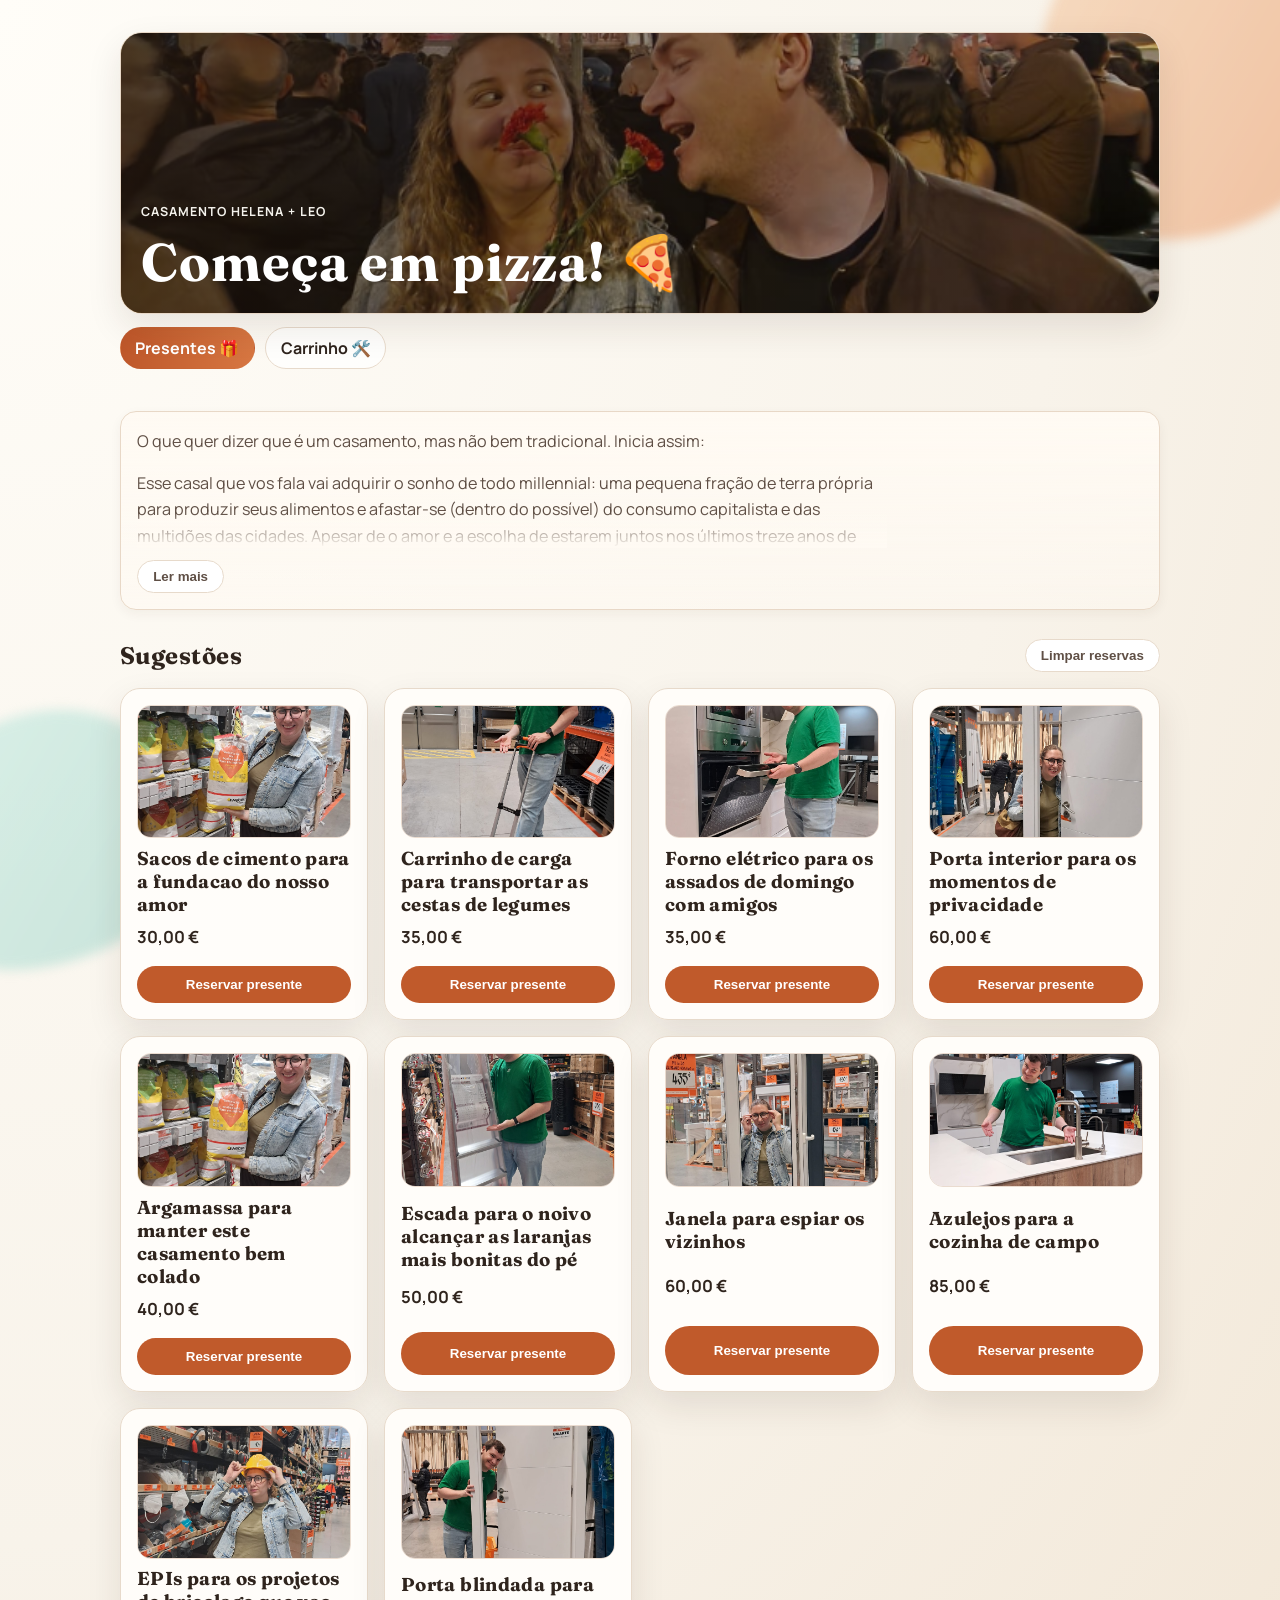
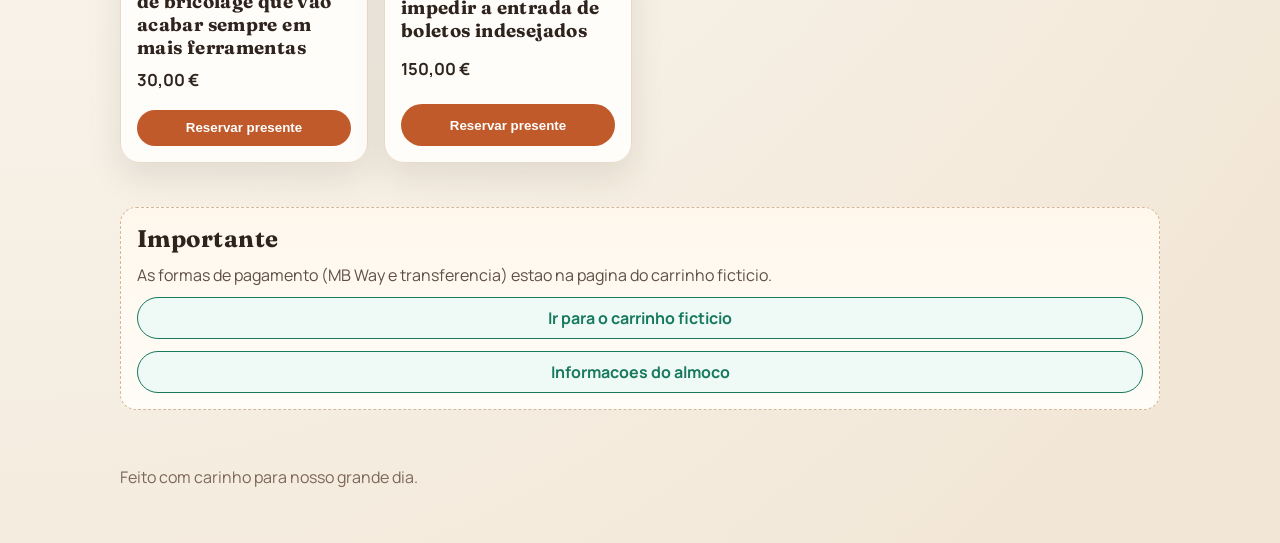
==== commit f02ccfcc: "Add emojis to navigation links for enhanced visual appeal" ====
--- a/index.html
+++ b/index.html
@@ -23,8 +23,8 @@
       </div>
     </section>
     <nav class="top-nav" aria-label="Navegação principal">
-      <a class="nav-link active" href="index.html" aria-current="page">Presentes</a>
-      <a class="nav-link" href="carrinho.html">Carrinho fictício</a>
+      <a class="nav-link active" href="index.html" aria-current="page">Presentes 🎁</a>
+      <a class="nav-link" href="carrinho.html">Carrinho 🛠️</a>
     </nav>
   </header>
 
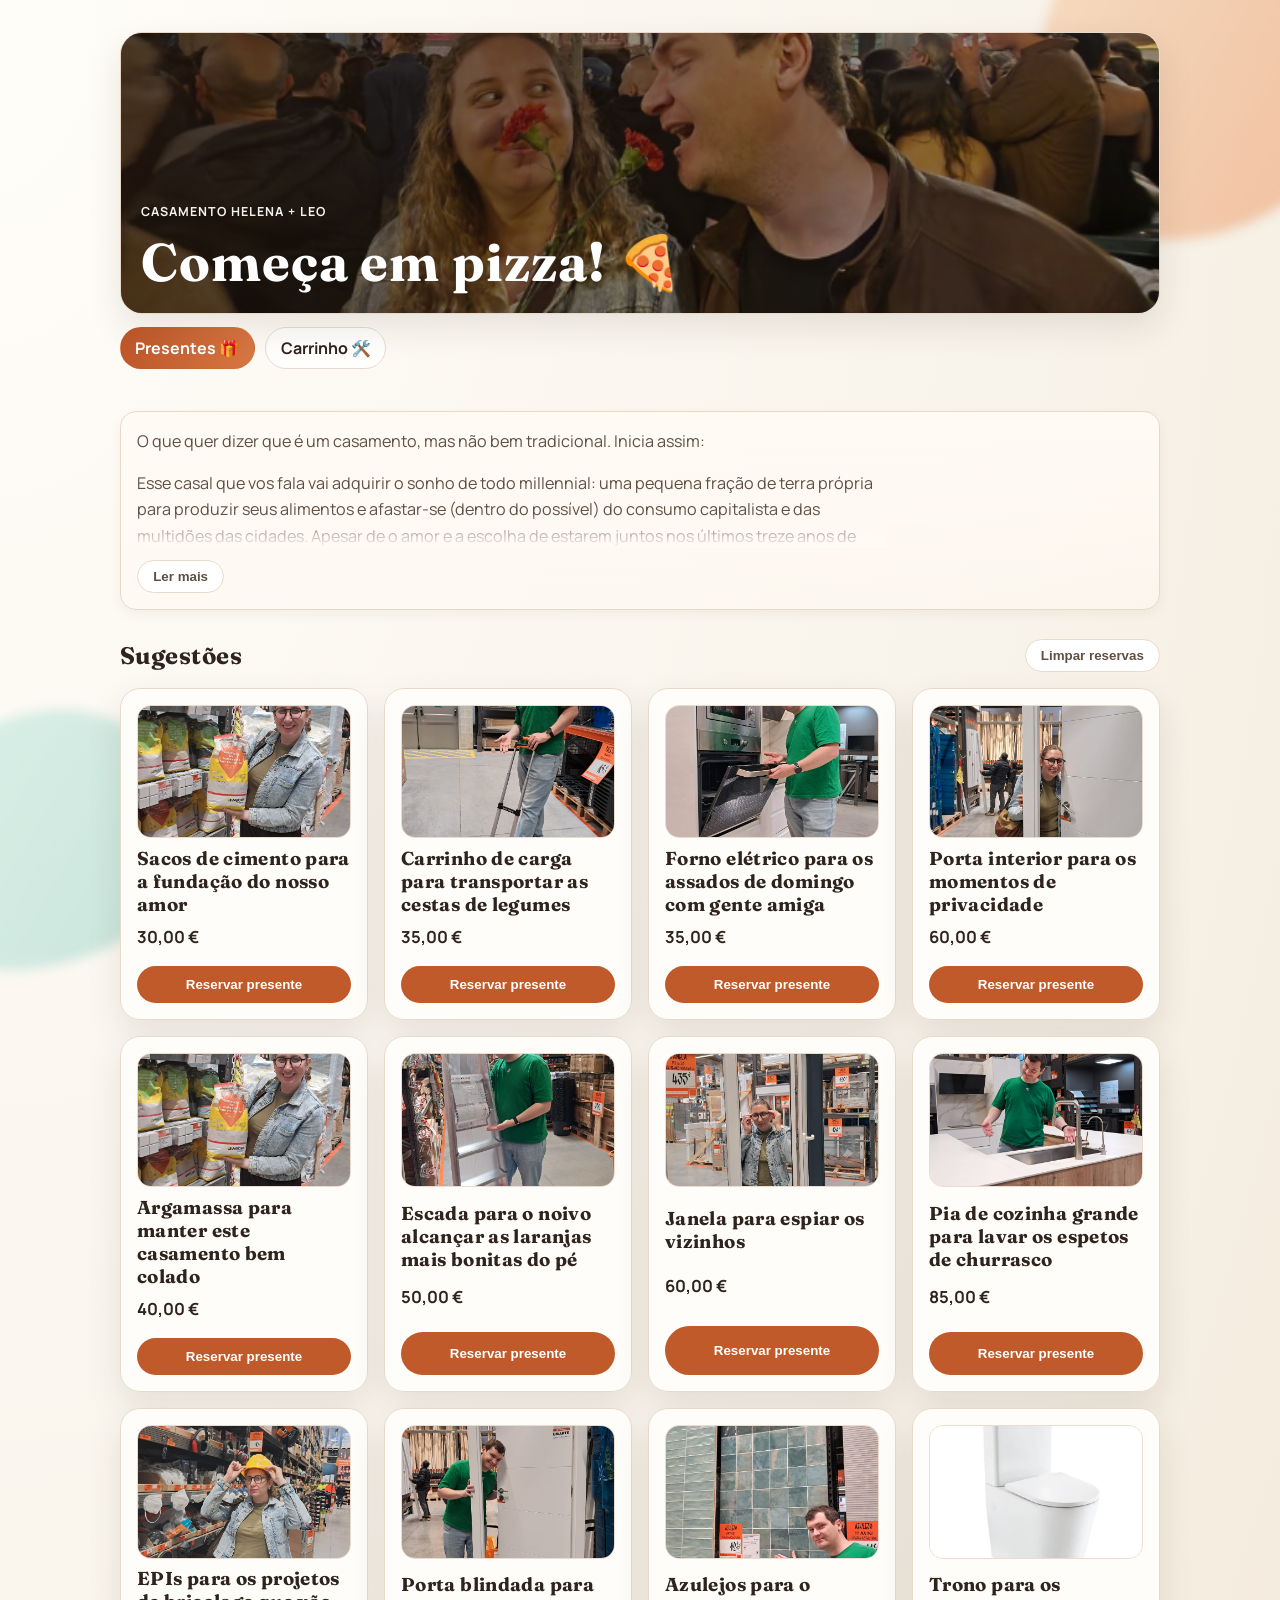
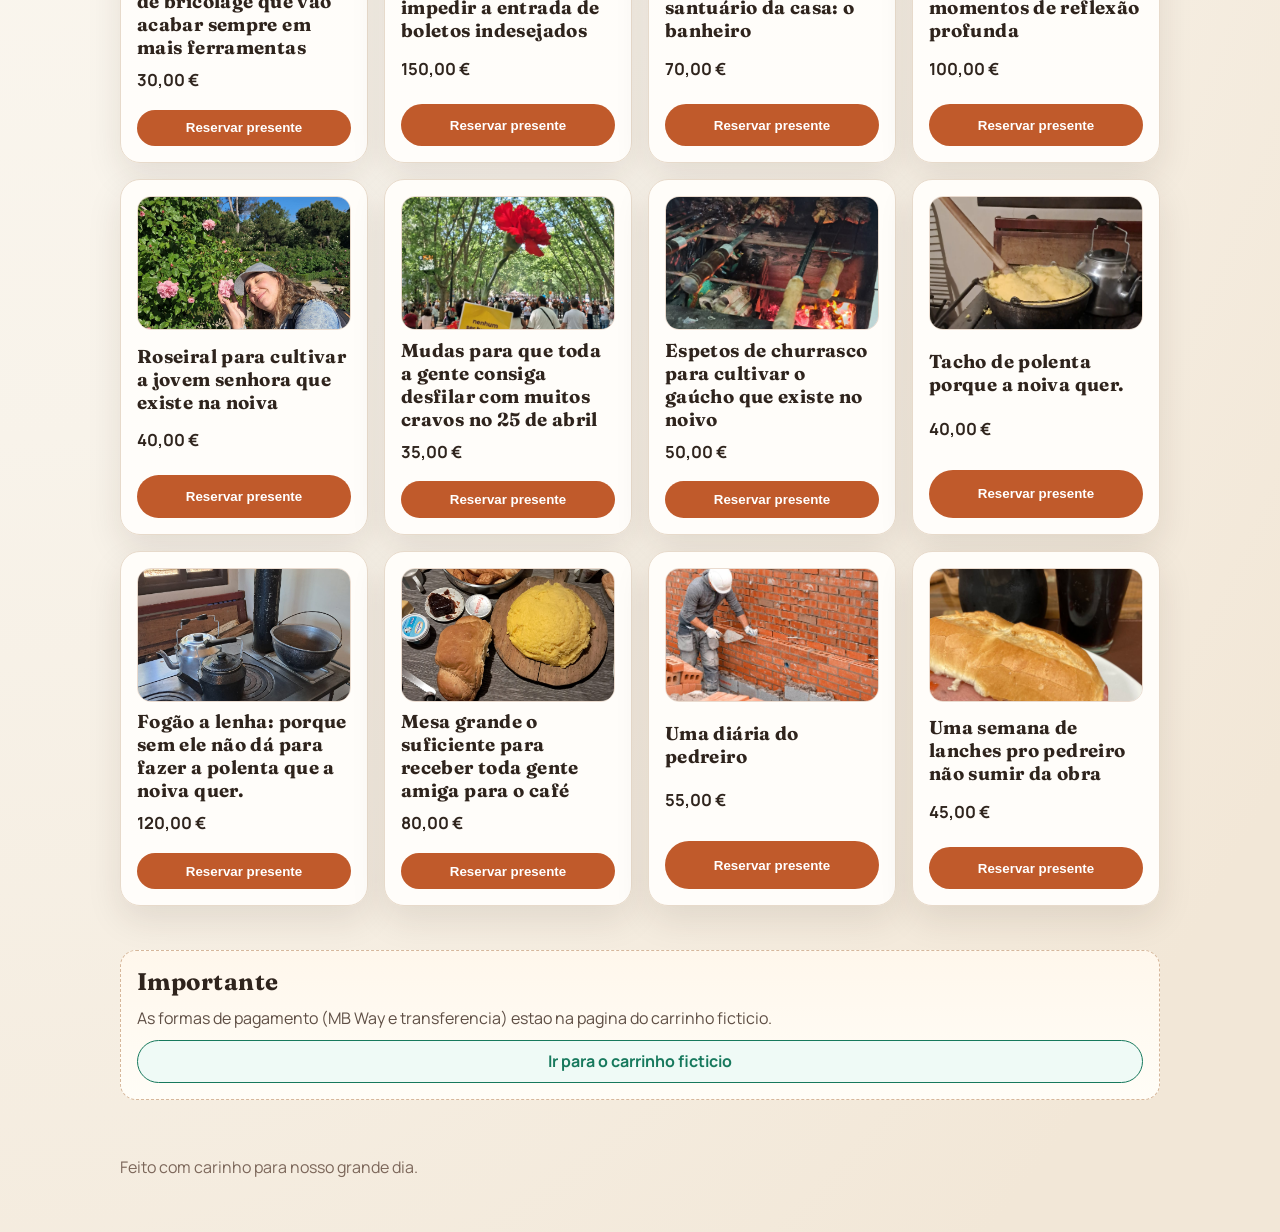
==== commit cc5309ee: "Remove lunch information links from cart and main pages for a cleaner user experience; update IBAN f" ====
--- a/index.html
+++ b/index.html
@@ -54,7 +54,6 @@
       <h2>Importante</h2>
       <p>As formas de pagamento (MB Way e transferencia) estao na pagina do carrinho ficticio.</p>
       <a class="cta-link" href="carrinho.html">Ir para o carrinho ficticio</a>
-      <a id="lunchInfoLinkMain" class="cta-link" href="#" target="_blank" rel="noopener noreferrer">Informacoes do almoco</a>
     </section>
   </main>
 
